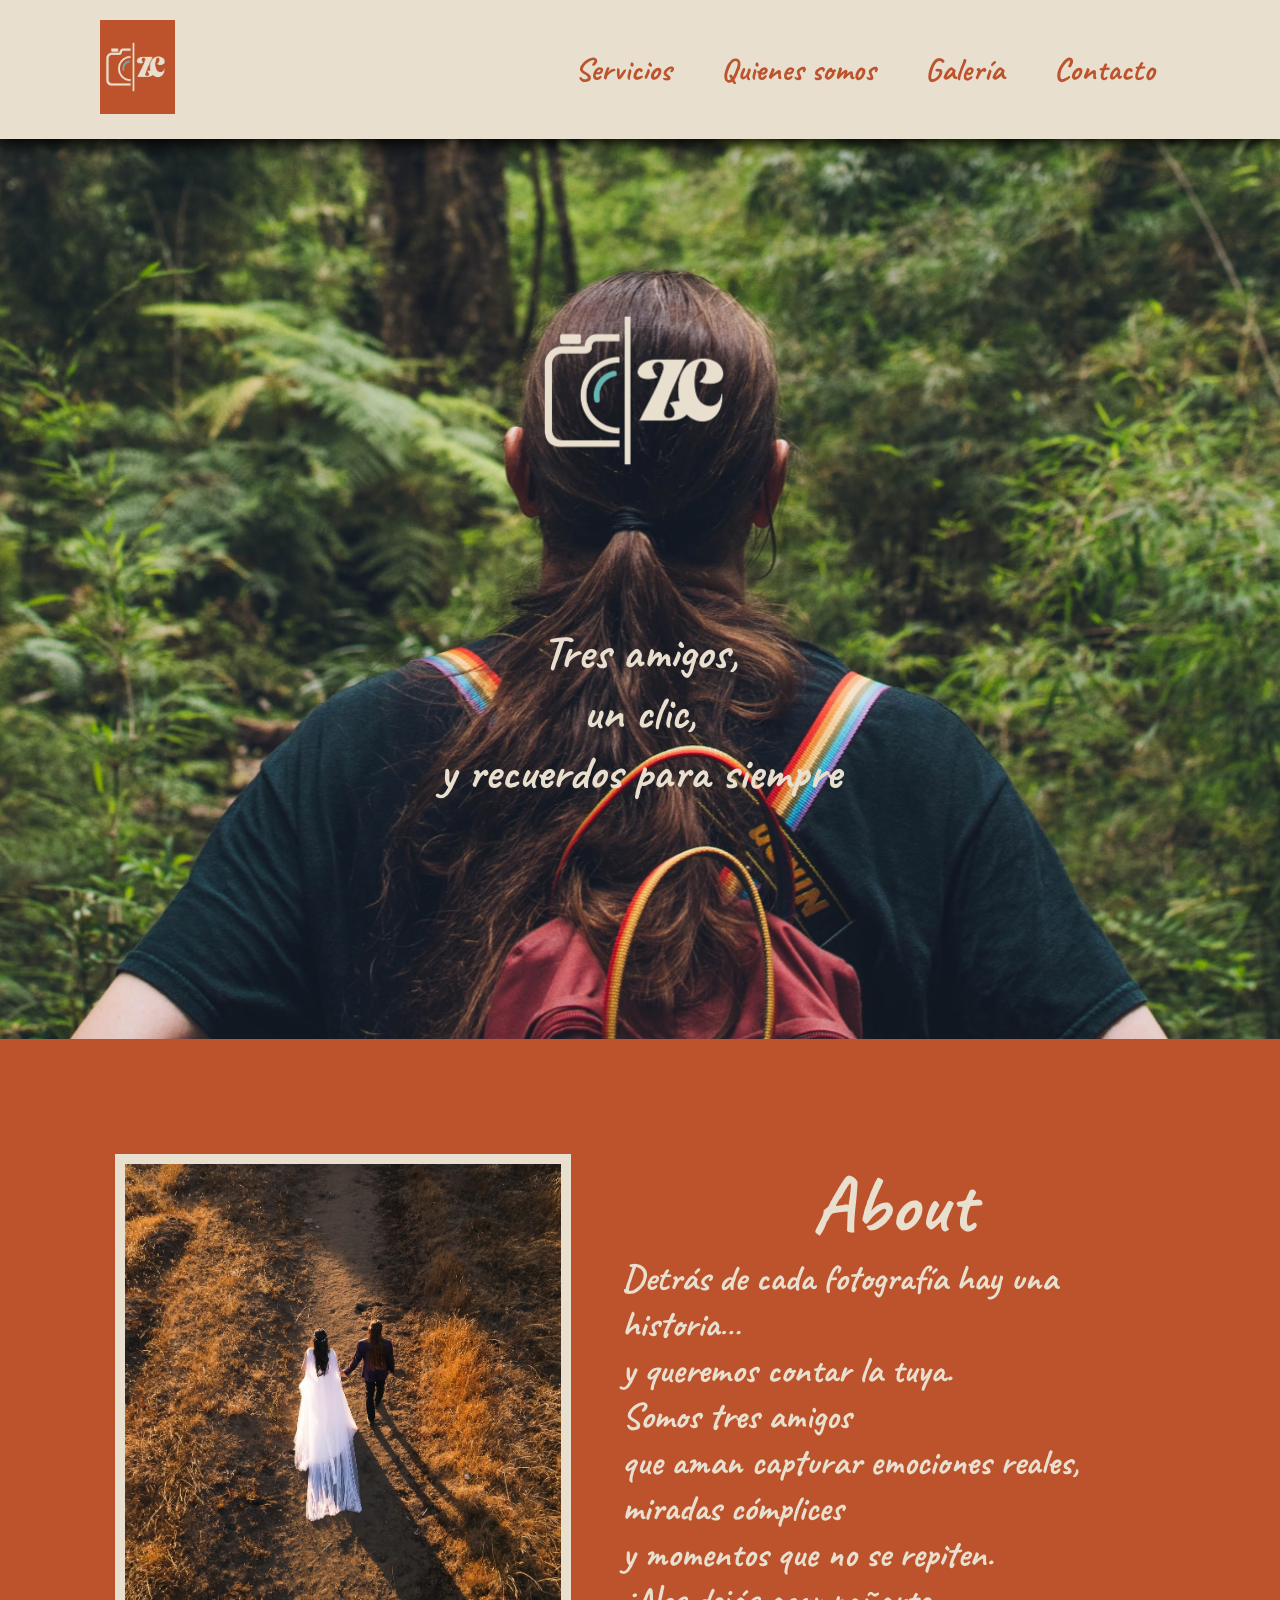
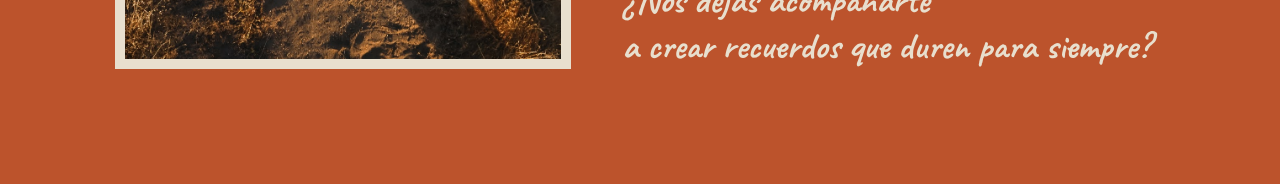
==== index.html @ 2cdd67a7 "Add files via upload" ====
<!DOCTYPE html>
<html lang="en">
<head>
    <meta charset="UTF-8">
    <meta name="viewport" content="width=device-width, initial-scale=1.0">
    <title>Proyecto Sergio Vaquero - curso 26238</title>
    <link rel="stylesheet" href="styles.css">
</head>


<body>
    <header class="header">
        <a href="index.html">
            <img src="img/Logo.png" alt="Logo ZcFotografía" style="width: 75px;">
        </a>
        <div>
            <ul class="navbar">
                <li>
                    <a href="">Servicios</a>
                </li>
                <li>
                    <a href="">Quienes somos</a>
                </li>
                <li>
                    <a href="">Galería</a>
                </li>
                <li>
                    <a href="pages/contacto.html">Contacto</a>
                </li>
            </ul>
        </div>
    </header>

    <main class="main">
        <section class="frases">
            <div class="logo-transparente">
                <img src="img/Logo sin fondo.png" alt="Logo transparente" style="width: 20%;">
            </div>
            <div class="frases-iniciales">
                <h1>Tres amigos, <br>un clic, <br>y recuerdos para siempre</h1>
            </div>
        </section>

        <section class="about">
            <div class="foto-about">
                <img src="img/foto-about.png" alt="Foto pareja desde arriba" style="width: 90%;">
            </div>
            <div class="texto-about">
                <h1 class="titulo">About</h1>
                <h2 class="descripcion-about">Detrás de cada fotografía hay una historia… <br>y queremos contar la tuya.
                    <br>Somos tres amigos <br>que aman capturar emociones reales, <br>miradas cómplices <br>y momentos que no se repiten.
                    <br>¿Nos dejás acompañarte <br>a crear recuerdos que duren para siempre?</h2>
            </div>
        </section>
    </main>

    <footer class="footer">

    </footer>
</body>

</html>
---- styles.css ----
@import url('https://fonts.googleapis.com/css2?family=Montserrat:ital,wght@0,100..900;1,100..900&family=Playwrite+BE+WAL+Guides&family=Raleway:ital,wght@0,100..900;1,100..900&display=swap');
@import url('https://fonts.googleapis.com/css2?family=Caveat:wght@400..700&family=Montserrat:ital,wght@0,450;1,450&family=Playwrite+BE+WAL+Guides&family=Raleway:ital,wght@0,100..900;1,100..900&display=swap');

* {
    margin: 0;
    padding: 0;
    box-sizing: border-box;
    font-family: "Caveat", cursive;
    
}



body {
    width: 100%;
}

.header {
    display: flex;
    justify-content: space-between;
    align-items: center;
    padding: 20px 100px;
    background-color: #e8dfce;
    box-shadow: 0 5px 15px;
    z-index: 999;
    position: sticky;
    top: 0px;
    left: 0px;
}

.navbar {
    display: flex;
    justify-content: center;
    align-items: center;
}

.navbar li {
    list-style: none;
    padding: 0 25px;
}

.navbar a {
    text-decoration: none;
    font-size: 2rem;
    font-weight: 850;
    color: #bc532c;
}

.navbar a:hover {
    color: #66b5b3;
}

.main {
    background-color: #e8dfce;
}

.footer {
    background-color: #e8dfce;
}

/* Sección del body */

.frases {
    background-image: url('./img/foto-frase.png');
    background-size: cover;
    background-position: center;
    background-repeat: no-repeat;    
    display: flex;
    justify-content: space-around;
    align-items: flex-start;
    flex-direction: column;
    height: 100vh;
    width: 100%;
    padding: 5%;
}

.frases .logo-transparente {
    display: flex;
    width: 100%;
    position: center;
    justify-content: center;
    align-items: flex-start;
    text-align: center;
    z-index: 1;
}

.frases .frases-iniciales {
    width: 100%;
    height: 40%;
    font-size: 2rem;
    display: flex;
    position: center;
    /* border: 5px solid black; */
    flex-direction: column;
    align-items: center;
    color: #e8dfce;
    text-align: center;
    z-index: 1;
}

.about {
    background-color: #bc532c;
    display: flex;
    justify-content: space-evenly;
    height: 100vp;
    width: 100%;
    padding: 9%;
}

.about .foto-about {
    width: 50%;
}

.about .foto-about img {
    width: 100%;
    height: 100%;
    position: center;
    border: 10px solid #e8dfce;
    object-fit: cover;
}

.texto-about {
    display: flex;
    justify-content: space-evenly;
    flex-direction: column;

}

.titulo {
    display: flex;
    font-size: 5rem;
    justify-content: center;
    color: #e8dfce;
}

.descripcion-about {
    display: flex;
    font-size: 2.3rem;
    justify-content: center;
    color: #e8dfce;
}
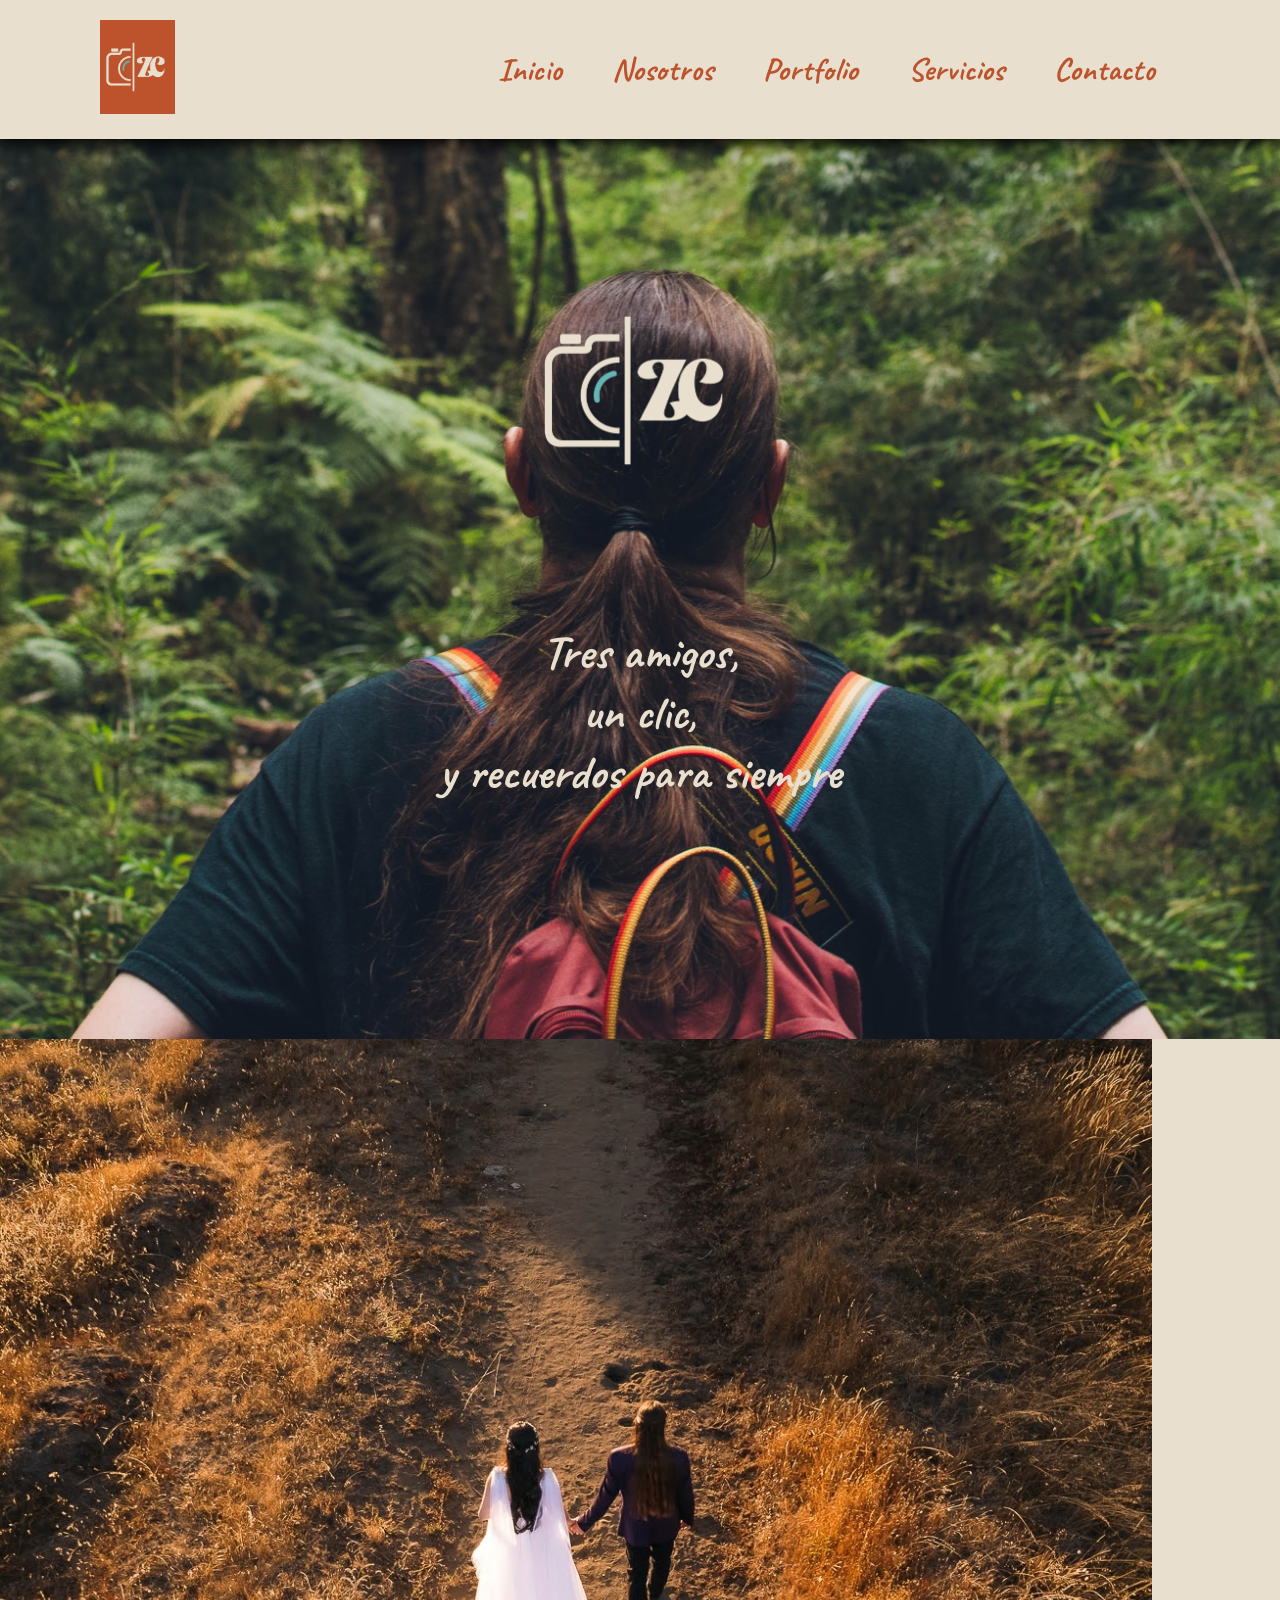
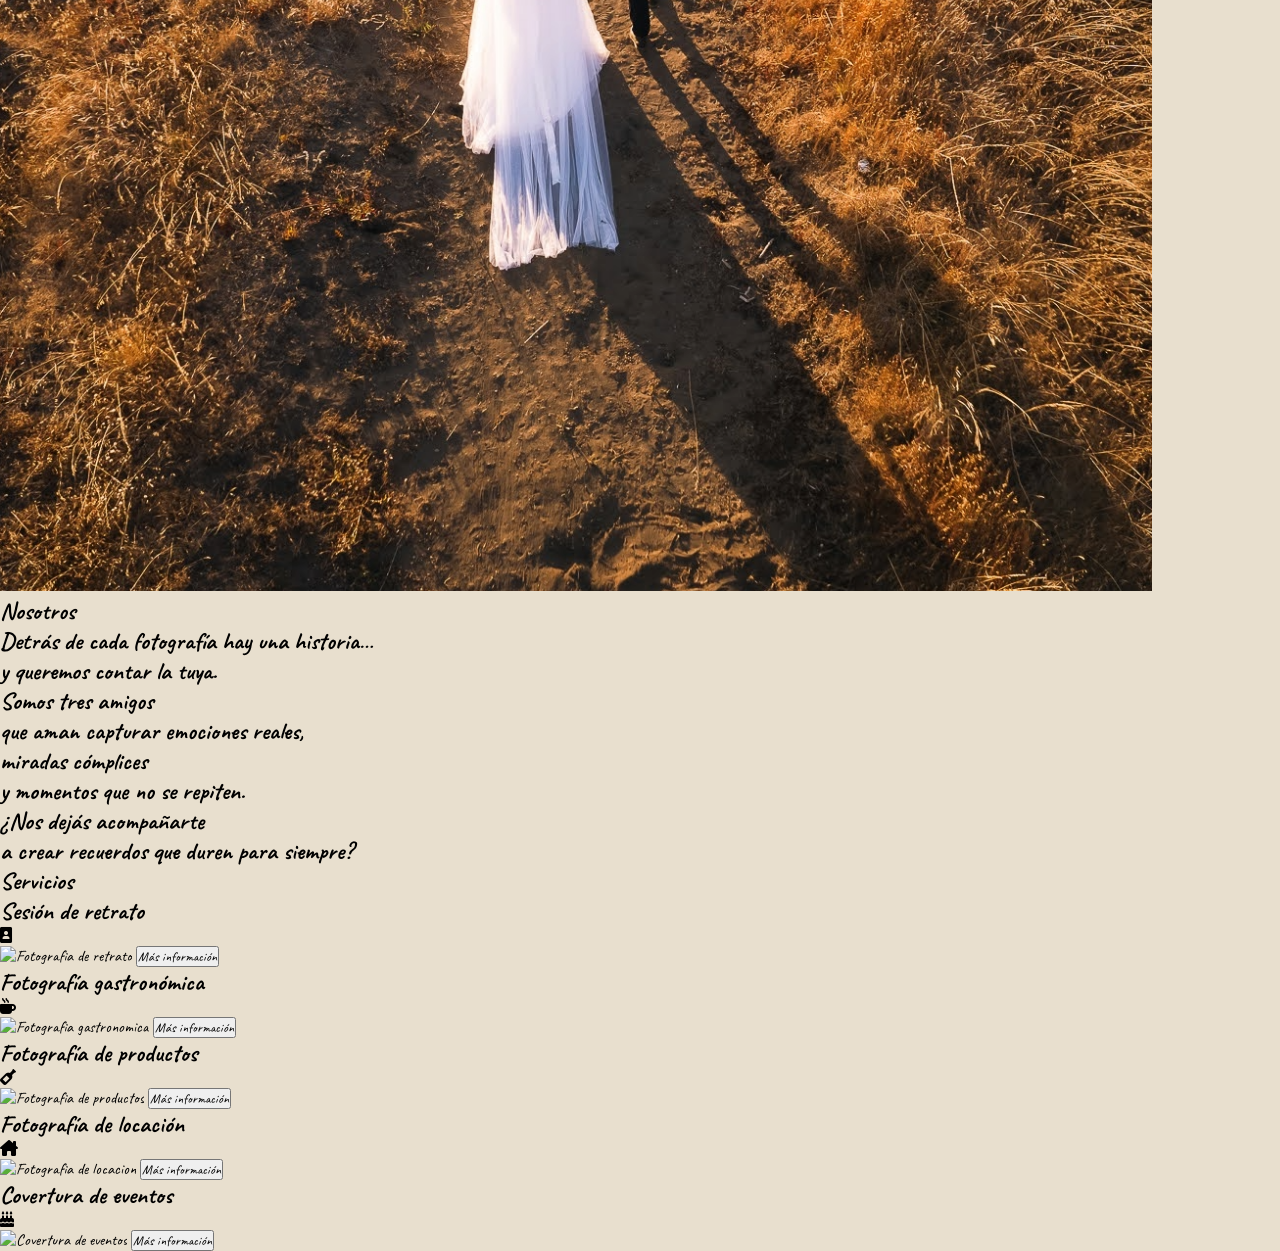
==== commit dbd1e75d: "Update index.html" ====
--- a/index.html
+++ b/index.html
@@ -5,6 +5,7 @@
     <meta name="viewport" content="width=device-width, initial-scale=1.0">
     <title>Proyecto Sergio Vaquero - curso 26238</title>
     <link rel="stylesheet" href="styles.css">
+    <link rel="stylesheet" href="https://cdnjs.cloudflare.com/ajax/libs/font-awesome/6.0.0-beta3/css/all.min.css">
 </head>
 
 
@@ -16,13 +17,16 @@
         <div>
             <ul class="navbar">
                 <li>
-                    <a href="">Servicios</a>
+                    <a href="index.html">Inicio</a>
                 </li>
                 <li>
-                    <a href="">Quienes somos</a>
+                    <a href="">Nosotros</a>
                 </li>
                 <li>
-                    <a href="">Galería</a>
+                    <a href="">Portfolio</a>
+                </li>
+                <li>
+                    <a href="">Servicios</a>
                 </li>
                 <li>
                     <a href="pages/contacto.html">Contacto</a>
@@ -32,6 +36,7 @@
     </header>
 
     <main class="main">
+                                        <!-- Sección de logo y frase sobre foto -->
         <section class="frases">
             <div class="logo-transparente">
                 <img src="img/Logo sin fondo.png" alt="Logo transparente" style="width: 20%;">
@@ -41,22 +46,78 @@
             </div>
         </section>
 
-        <section class="about">
-            <div class="foto-about">
+                                        <!-- Sección de About con foto -->
+        <section class="nosotros">
+            <div class="foto-nosotros">
                 <img src="img/foto-about.png" alt="Foto pareja desde arriba" style="width: 90%;">
             </div>
-            <div class="texto-about">
-                <h1 class="titulo">About</h1>
-                <h2 class="descripcion-about">Detrás de cada fotografía hay una historia… <br>y queremos contar la tuya.
+            <div class="texto-nosotros">
+                <h1 class="titulo-claro">Nosotros</h1>
+                <h2 class="descripcion-nosotros">Detrás de cada fotografía hay una historia… <br>y queremos contar la tuya.
                     <br>Somos tres amigos <br>que aman capturar emociones reales, <br>miradas cómplices <br>y momentos que no se repiten.
                     <br>¿Nos dejás acompañarte <br>a crear recuerdos que duren para siempre?</h2>
             </div>
         </section>
+
+                                        <!-- Sección de tarjetas de servicios -->
+        <section class="servicios">
+            <div class="frase-servicios">
+                <h1>Servicios</h1>
+            </div>
+
+            <div class="contenedor-servicios">
+                <div class="sesion-retrato">
+                    <div class="texto-en-tarjeta">
+                        <h2>Sesión de retrato</h2>
+                        <i class="fa-solid fa-image-portrait"></i>
+                    </div>
+                    <img src="img/fotografia retrato 1.png" alt="Fotografia de retrato" style="width: 70%">
+                    <button class="boton-tarjeta" type="submit">Más información</button>
+                </div>
+                
+                <div class="fotografia-gastronomica">
+                    <div class="texto-en-tarjeta">
+                        <h2>Fotografía gastronómica</h2>
+                        <i class="fa-solid fa-mug-hot"></i>
+                    </div>
+                    <img src="img/fotografia gastronomica.png" alt="Fotografia gastronomica" style="width: 70%;">
+                    <button class="boton-tarjeta" type="submit">Más información</button>
+                </div>
+
+                <div class="fotografia-productos">
+                    <div class="texto-en-tarjeta">
+                        <h2>Fotografía de productos</h2>
+                        <i class="fa-solid fa-wine-bottle"></i>
+                    </div>
+                    <img src="img/fotografia objeto.png" alt="Fotografia de productos" style="width: 70%;">
+                    <button class="boton-tarjeta" type="submit">Más información</button>
+                </div>
+                
+                <div class="fotografia-locacion">
+                    <div class="texto-en-tarjeta">
+                        <h2>Fotografía de locación</h2>
+                        <i class="fa-solid fa-house-chimney"></i>
+                    </div>
+                    <img src="img/fotografia locacion.png" alt="Fotografia de locacion" style="width: 70%;">
+                    <button class="boton-tarjeta" type="submit">Más información</button>
+                </div>
+
+                <div class="covertura-eventos">
+                    <div class="texto-en-tarjeta">
+                        <h2>Covertura de eventos</h2>
+                        <i class="fa-solid fa-cake-candles"></i>
+                    </div>
+                    <img src="img/fotografia eventos.png" alt="Covertura de eventos" style="width: 70%;">
+                    <button class="boton-tarjeta" type="submit">Más información</button>
+                </div>                
+            </div>
+        </section>
+
     </main>
 
     <footer class="footer">
-
+        
     </footer>
 </body>
 
-</html>+</html>
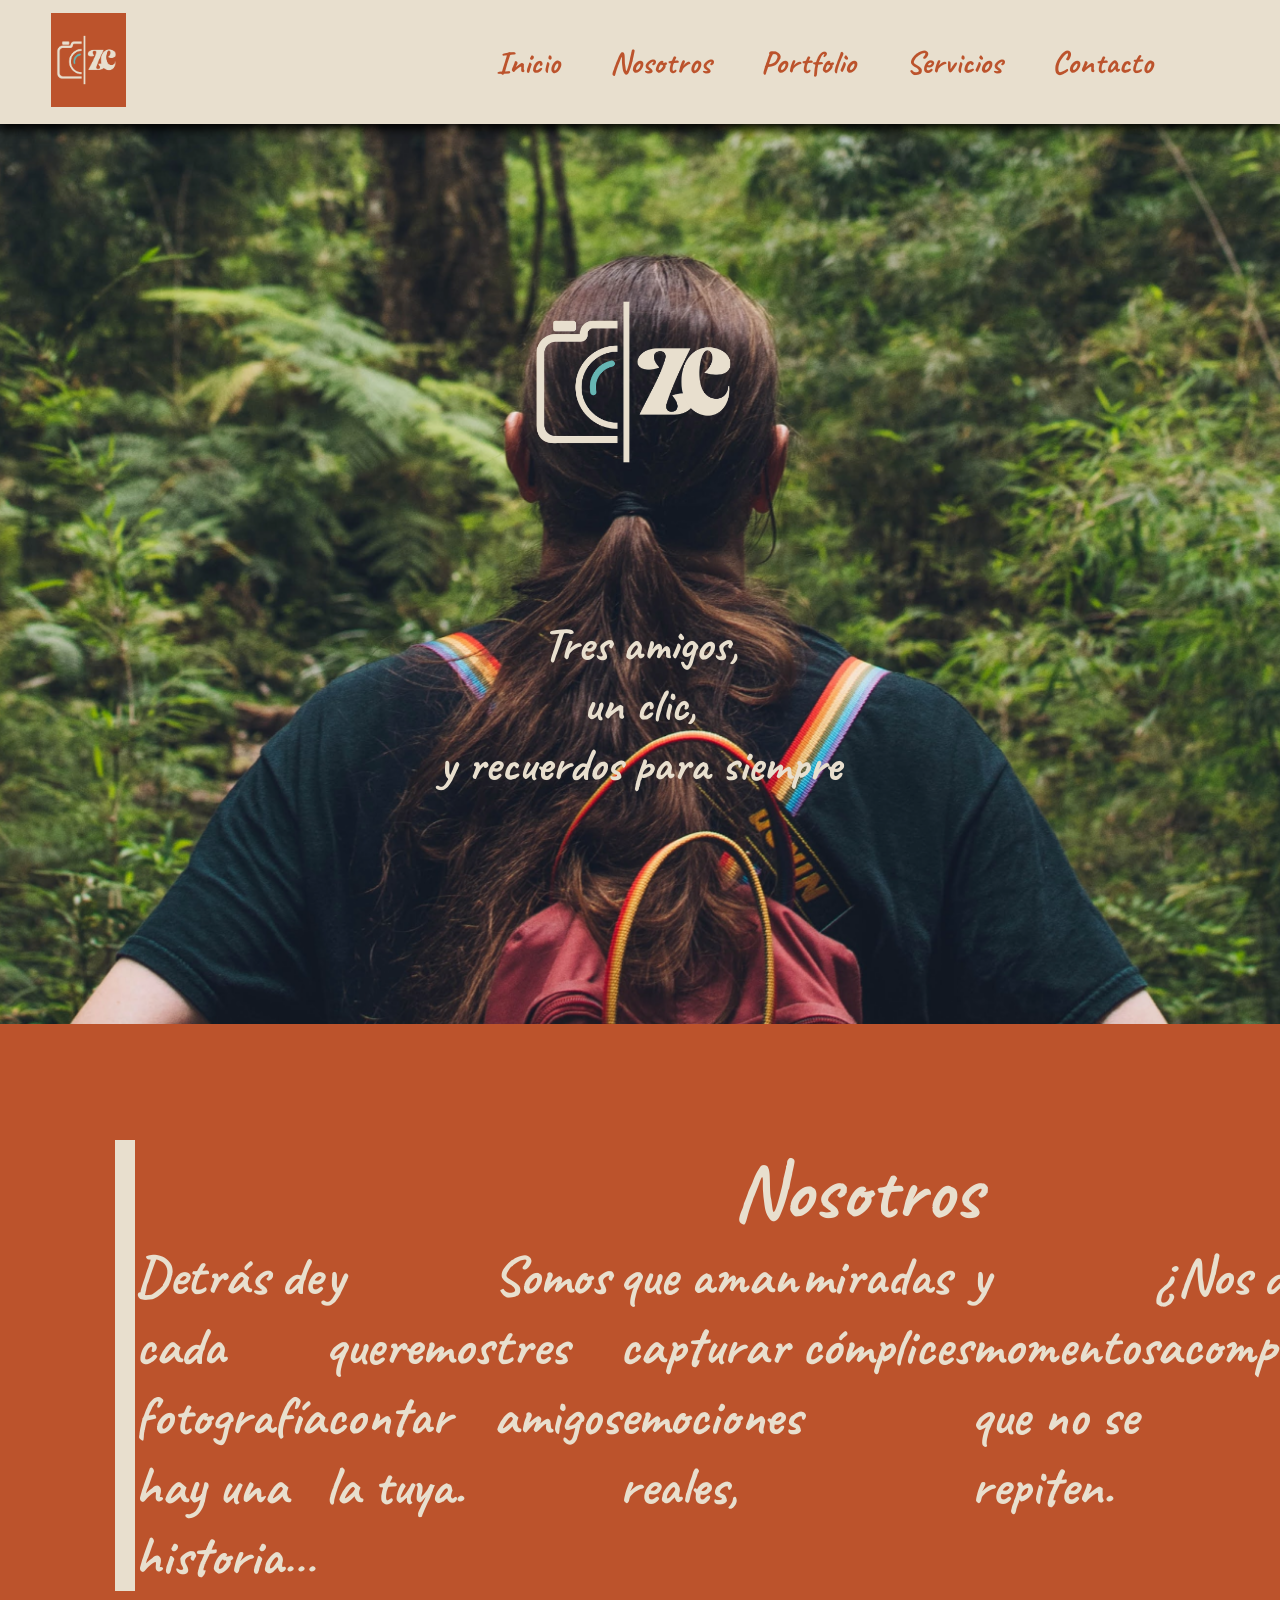
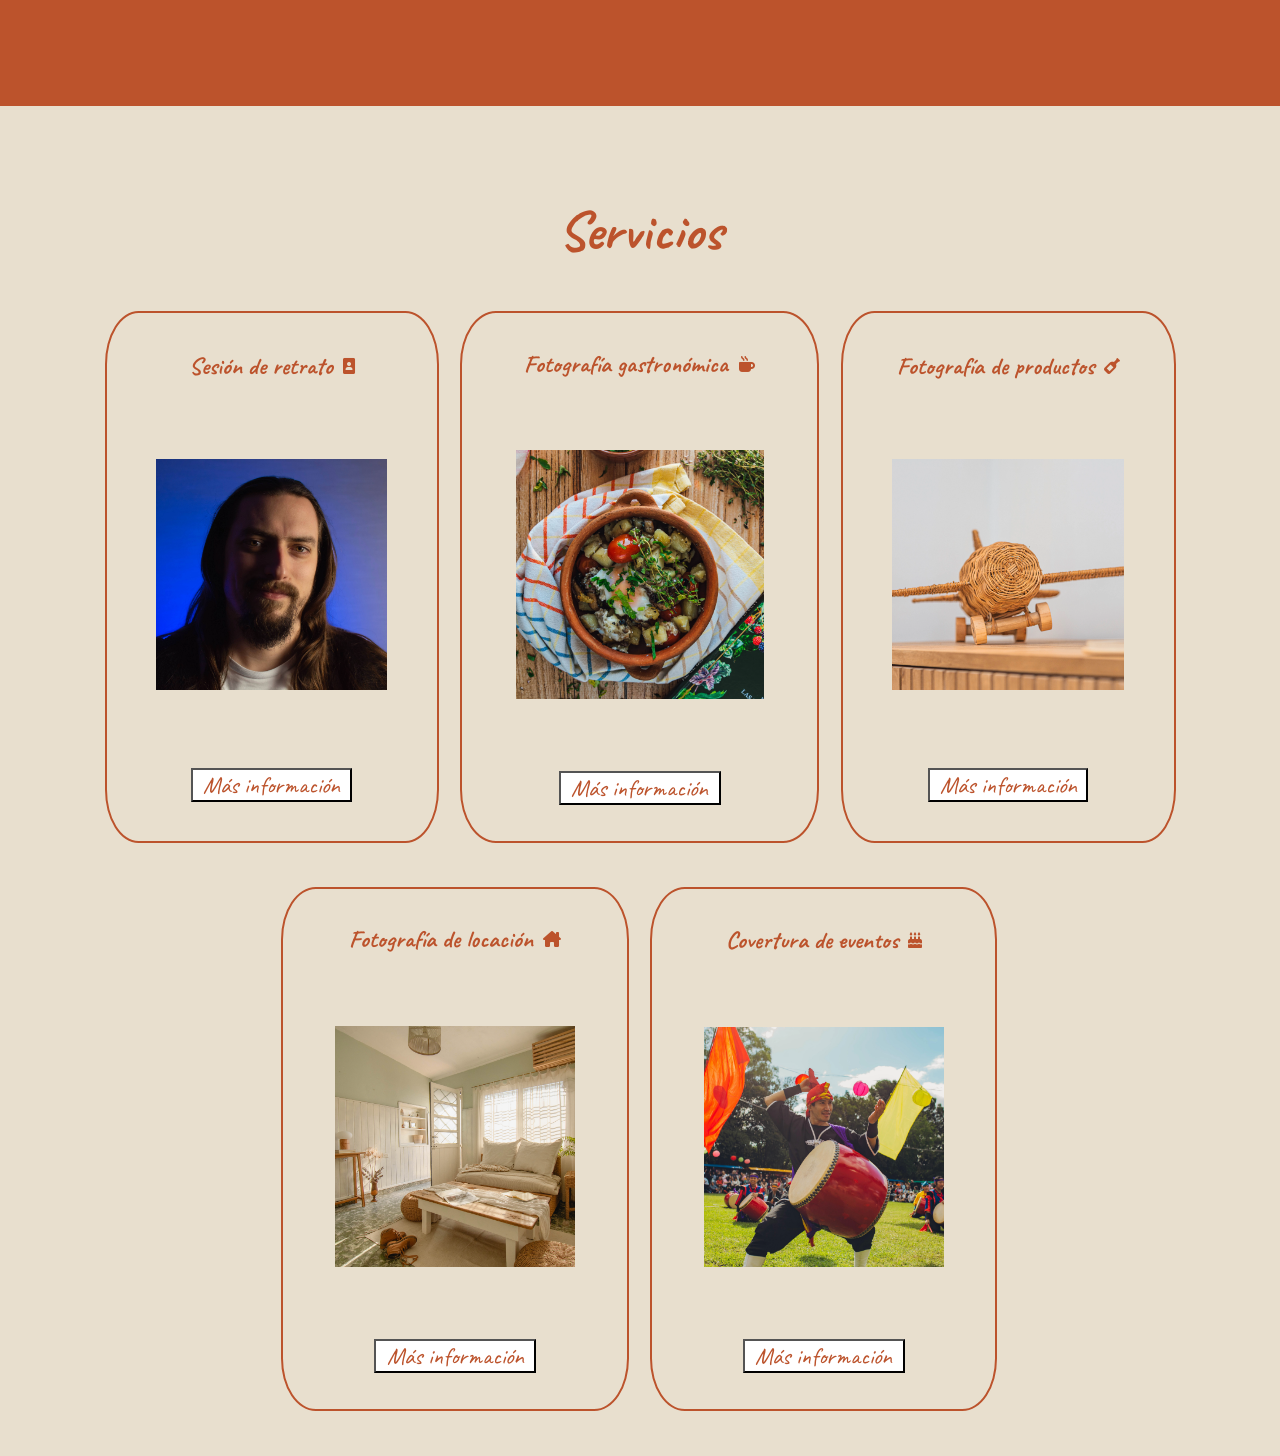
==== commit 073a5592: "Update index.html" ====
--- a/index.html
+++ b/index.html
@@ -39,23 +39,32 @@
                                         <!-- Sección de logo y frase sobre foto -->
         <section class="frases">
             <div class="logo-transparente">
-                <img src="img/Logo sin fondo.png" alt="Logo transparente" style="width: 20%;">
+                <img src="img/Logo sin fondo.png" alt="Logo transparente" style="width: 250px;">
             </div>
             <div class="frases-iniciales">
-                <h1>Tres amigos, <br>un clic, <br>y recuerdos para siempre</h1>
+                <h1>Tres amigos,</h1>
+                <h1>un clic,</h1>
+                <h1>y recuerdos para siempre</h1>
             </div>
         </section>
 
                                         <!-- Sección de About con foto -->
         <section class="nosotros">
             <div class="foto-nosotros">
-                <img src="img/foto-about.png" alt="Foto pareja desde arriba" style="width: 90%;">
+                <img src="img/foto-about.png" alt="Foto pareja desde arriba" style="width: 100%;">
             </div>
             <div class="texto-nosotros">
                 <h1 class="titulo-claro">Nosotros</h1>
-                <h2 class="descripcion-nosotros">Detrás de cada fotografía hay una historia… <br>y queremos contar la tuya.
-                    <br>Somos tres amigos <br>que aman capturar emociones reales, <br>miradas cómplices <br>y momentos que no se repiten.
-                    <br>¿Nos dejás acompañarte <br>a crear recuerdos que duren para siempre?</h2>
+                <div class="descripcion-nosotros">
+                    <h2>Detrás de cada fotografía hay una historia…</h2>
+                    <h2>y queremos contar la tuya.</h2>
+                    <h2>Somos tres amigos</h2>
+                    <h2>que aman capturar emociones reales,</h2>
+                    <h2>miradas cómplices</h2>
+                    <h2>y momentos que no se repiten.</h2>
+                    <h2>¿Nos dejás acompañarte</h2>
+                    <h2>a crear recuerdos que duren para siempre?</h2>
+                </div>
             </div>
         </section>
 
--- a/styles.css
+++ b/styles.css
@@ -9,8 +9,6 @@
     
 }
 
-
-
 body {
     width: 100%;
 }
@@ -19,9 +17,10 @@
     display: flex;
     justify-content: space-between;
     align-items: center;
-    padding: 20px 100px;
-    background-color: #e8dfce;
-    box-shadow: 0 5px 15px;
+    padding-block: 1%;
+    padding-inline: 4% 8%;
+    background-color: #e8dfce;
+    box-shadow: 0 5px 10px;
     z-index: 999;
     position: sticky;
     top: 0px;
@@ -98,7 +97,7 @@
     z-index: 1;
 }
 
-.about {
+.nosotros {
     background-color: #bc532c;
     display: flex;
     justify-content: space-evenly;
@@ -107,11 +106,11 @@
     padding: 9%;
 }
 
-.about .foto-about {
+.nosotros .foto-nosotros {
     width: 50%;
 }
 
-.about .foto-about img {
+.nosotros .foto-nosotros img {
     width: 100%;
     height: 100%;
     position: center;
@@ -119,23 +118,224 @@
     object-fit: cover;
 }
 
-.texto-about {
-    display: flex;
-    justify-content: space-evenly;
-    flex-direction: column;
-
-}
-
-.titulo {
+.texto-nosotros {
+    display: flex;
+    justify-content: space-evenly;
+    flex-direction: column;
+}
+
+.titulo-claro {
     display: flex;
     font-size: 5rem;
     justify-content: center;
     color: #e8dfce;
 }
 
-.descripcion-about {
+.titulo-obscuro {
+    display: flex;
+    font-size: 5rem;
+    justify-content: center;
+    color: #bc532c;
+}
+
+.descripcion-nosotros {
     display: flex;
     font-size: 2.3rem;
     justify-content: center;
     color: #e8dfce;
-}+}
+
+.mensaje-inicial-contacto {
+    background-color: #e8dfce;
+    justify-content: space-evenly;
+    flex-direction: column;
+    padding: 5%;
+}
+
+.foto-formulario {
+    display: flex;
+    width: 45%;
+    border: 2px solid #bc532c;
+}
+
+.seccion-formulario-de-contacto {
+    background-color: #e8dfce;
+    display: flex;
+    justify-content: space-evenly;
+    height: 100vp;
+    width: 100%;
+    padding: 5%;
+    /* border: 5px solid black; */
+}
+
+.formulario {
+    display: flex;
+    position: sticky;
+    justify-content: flex-start;
+    flex-direction: column;
+    width: 45%;
+    padding: 5%;
+    /* border: 5px solid black; */
+}
+
+.formulario h2 {
+    color: #bc532c;
+    font-size: 1.5rem;
+}
+
+.form select, input, textarea {
+    display: flex;
+    position: sticky;
+    width: 100%;
+    max-width: 100%;
+    font-size: 1.5rem;
+    padding: 1%;
+    margin-bottom: 3%;
+    box-sizing: border-box;
+    background-color: #fff;
+    color: #bc532c;
+    border: 2px solid #bc532c;
+}
+
+select option[disabled] {
+    color: #d1be9d;
+}
+
+textarea {
+    display: flex;
+    height: 30vh;
+}
+
+form ::placeholder {
+    color: #d1be9d;
+}
+
+.form button {
+    display: flex;
+    width: 25%;
+    height: 7%;
+    color: #bc532c;
+    font-size: 2.3rem;
+    padding: 1%;
+    justify-content: center;
+    align-items: center;
+    border: 2px solid #bc532c;
+}
+
+.contenedor-boton {
+    display: flex;
+    justify-content: flex-end;
+}
+
+.servicios {
+    display: flex;
+    flex-direction: column;
+    justify-content: flex-start;
+    align-items: center;
+    height: 150vh;
+    padding: 5vh;
+}
+
+.frase-servicios {
+    display: flex;
+    justify-content: space-evenly;
+    flex-direction: column;
+    padding: 5vh;
+    font-size: 2.3rem;
+    color: #bc532c;
+}
+
+.contenedor-servicios {
+    display: grid;
+    grid-template-columns: repeat(6, auto);
+    grid-template-rows: repeat(2, auto);
+    gap: 2%;
+    row-gap: 4%;
+    width: 90%;
+    height: 90%;
+    /* border: 5px solid green; */
+}
+
+.contenedor-servicios img {
+    width: 100%;
+    height: auto;
+}
+
+.texto-en-tarjeta {
+    display: flex;
+    width: 100%;
+    justify-content: center;
+    align-items: center;
+    flex-direction: row;
+    gap: 3%;
+    color: #bc532c;
+}
+
+.texto-en-tarjeta h2 {
+    margin: 0;
+    width: auto;
+    font-size: 1.5rem;
+}
+
+.boton-tarjeta {
+    font-size: 1.5rem;
+    padding-inline: 3%;
+    color: #bc532c;
+    background-color: #fff;
+}
+
+.sesion-retrato {
+    display: flex;
+    flex-direction: column;
+    justify-content: space-around;
+    align-items: center;
+    grid-column: 1 / 3;
+    padding: auto;
+    border: 2px solid #bc532c;
+    border-radius: 10%;
+}
+
+.fotografia-gastronomica {
+    display: flex;
+    flex-direction: column;
+    justify-content: space-around;
+    align-items: center;
+    grid-column: 3 / 5;
+    padding: auto;
+    border: 2px solid #bc532c;
+    border-radius: 10%;
+}
+
+.fotografia-productos {
+    display: flex;
+    flex-direction: column;
+    justify-content: space-around;
+    align-items: center;
+    grid-column: 5 / 7;
+    padding: auto;
+    border: 2px solid #bc532c;
+    border-radius: 10%;
+}
+
+.fotografia-locacion {
+    display: flex;
+    flex-direction: column;
+    justify-content: space-around;
+    align-items: center;
+    grid-column: 2 / 4;
+    padding: auto;
+    border: 2px solid #bc532c;
+    border-radius: 10%;
+
+}
+
+.covertura-eventos {
+    display: flex;
+    flex-direction: column;
+    justify-content: space-around;
+    align-items: center;
+    grid-column: 4 / 6;
+    padding: auto;
+    border: 2px solid #bc532c;
+    border-radius: 10%;
+}
